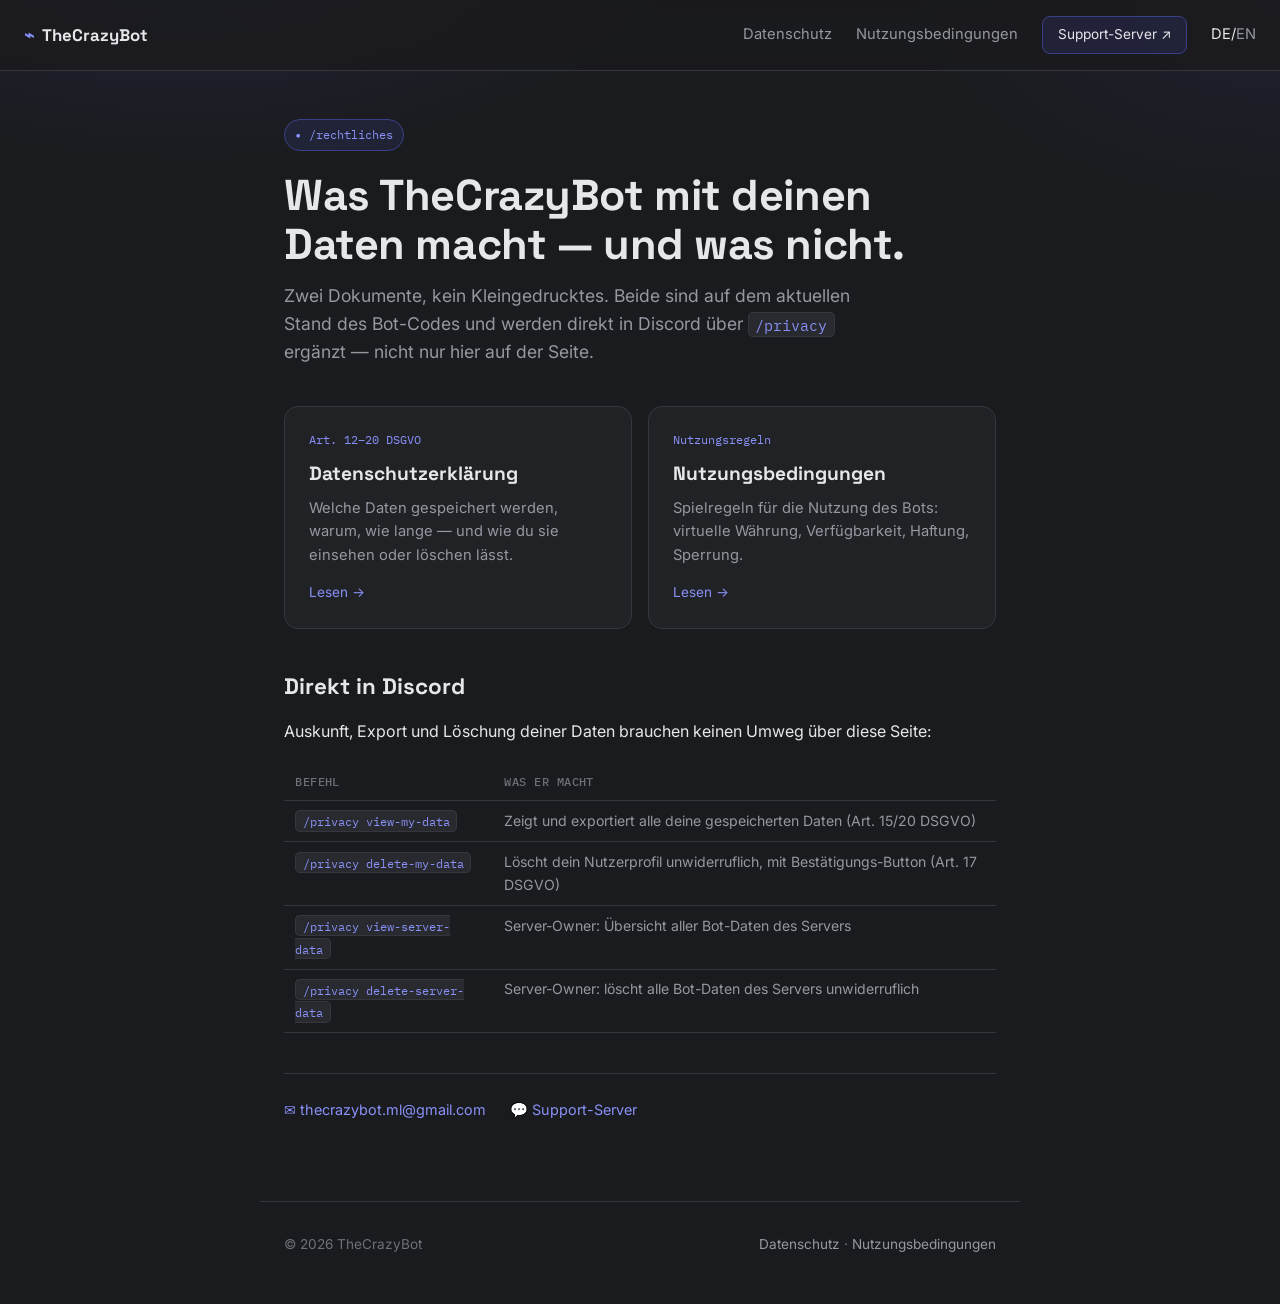
==== index.html @ b910e25d "Add files via upload" ====
<!DOCTYPE html>
<html lang="de">

<head>
    <meta charset="UTF-8">
    <meta name="viewport" content="width=device-width, initial-scale=1.0">
    <title>TheCrazyBot – Rechtliches</title>
    <meta name="description" content="Datenschutzerklärung und Nutzungsbedingungen für TheCrazyBot.">
    <link rel="preconnect" href="https://fonts.googleapis.com">
    <link rel="preconnect" href="https://fonts.gstatic.com" crossorigin>
    <link
        href="https://fonts.googleapis.com/css2?family=Space+Grotesk:wght@500;600;700&family=Inter:wght@400;500;600&family=IBM+Plex+Mono:wght@400;500&display=swap"
        rel="stylesheet">
    <link rel="stylesheet" href="assets/style.css">
</head>

<body>

    <nav class="site-nav">
        <a href="index.html" class="brand"><span class="brand-mark">⌁</span> TheCrazyBot</a>
        <div class="nav-links">
            <a href="datenschutz.html">Datenschutz</a>
            <a href="nutzungsbedingungen.html">Nutzungsbedingungen</a>
            <a href="https://discord.gg/H9RPzp68Mp" class="nav-support">Support-Server ↗</a>
            <span class="lang-switch"><a href="index.html" class="active">DE</a><span>/</span><a
                    href="en/index.html">EN</a></span>
        </div>
    </nav>

    <main>
        <span class="eyebrow">/rechtliches</span>
        <h1>Was TheCrazyBot mit deinen Daten macht — und was nicht.</h1>
        <p class="lede">
            Zwei Dokumente, kein Kleingedrucktes. Beide sind auf dem aktuellen Stand des Bot-Codes
            und werden direkt in Discord über <code>/privacy</code> ergänzt — nicht nur hier auf der Seite.
        </p>

        <div class="card-grid">
            <a href="datenschutz.html" class="doc-card">
                <span class="tag">Art. 12–20 DSGVO</span>
                <h3>Datenschutzerklärung</h3>
                <p>Welche Daten gespeichert werden, warum, wie lange — und wie du sie einsehen oder löschen lässt.</p>
                <span class="arrow">Lesen →</span>
            </a>
            <a href="nutzungsbedingungen.html" class="doc-card">
                <span class="tag">Nutzungsregeln</span>
                <h3>Nutzungsbedingungen</h3>
                <p>Spielregeln für die Nutzung des Bots: virtuelle Währung, Verfügbarkeit, Haftung, Sperrung.</p>
                <span class="arrow">Lesen →</span>
            </a>
        </div>

        <h2 style="border-top:none;padding-top:0;">Direkt in Discord</h2>
        <p>Auskunft, Export und Löschung deiner Daten brauchen keinen Umweg über diese Seite:</p>
        <table>
            <tr>
                <th>Befehl</th>
                <th>Was er macht</th>
            </tr>
            <tr>
                <td><span class="cmd">/privacy view-my-data</span></td>
                <td>Zeigt und exportiert alle deine gespeicherten Daten (Art. 15/20 DSGVO)</td>
            </tr>
            <tr>
                <td><span class="cmd">/privacy delete-my-data</span></td>
                <td>Löscht dein Nutzerprofil unwiderruflich, mit Bestätigungs-Button (Art. 17 DSGVO)</td>
            </tr>
            <tr>
                <td><span class="cmd">/privacy view-server-data</span></td>
                <td>Server-Owner: Übersicht aller Bot-Daten des Servers</td>
            </tr>
            <tr>
                <td><span class="cmd">/privacy delete-server-data</span></td>
                <td>Server-Owner: löscht alle Bot-Daten des Servers unwiderruflich</td>
            </tr>
        </table>

        <div class="mini-links">
            <a href="mailto:thecrazybot.ml@gmail.com">✉ thecrazybot.ml@gmail.com</a>
            <a href="https://discord.gg/H9RPzp68Mp">💬 Support-Server</a>
        </div>
    </main>

    <footer>
        <span>© <span id="year"></span> TheCrazyBot</span>
        <span><a href="datenschutz.html">Datenschutz</a> · <a
                href="nutzungsbedingungen.html">Nutzungsbedingungen</a></span>
    </footer>

    <script>document.getElementById("year").textContent = new Date().getFullYear();</script>
</body>

</html>
---- assets/style.css ----
/* ─────────────────────────────────────────────────────────
   TheCrazyBot – Legal Docs
   Token-System: siehe Kommentare unten
   ───────────────────────────────────────────────────────── */

:root {
    /* Farben */
    --bg: #1a1b1e;
    --surface: #212226;
    --surface-raised: #292a2f;
    --border: #35373c;
    --text: #e6e7ea;
    --text-muted: #9498a1;
    --text-faint: #6c7078;
    --accent: #5865f2;
    --accent-soft: #8891f7;
    --accent-dim: #3a4088;
    --warn: #ed9a45;
    --warn-bg: #3a2f1c;

    /* Typografie */
    --font-display: "Space Grotesk", "Segoe UI", sans-serif;
    --font-body: "Inter", "Segoe UI", sans-serif;
    --font-mono: "IBM Plex Mono", ui-monospace, monospace;

    --content-width: 760px;
}

* {
    box-sizing: border-box;
}

html {
    scroll-behavior: smooth;
}

body {
    margin: 0;
    background: var(--bg);
    background-image:
        radial-gradient(ellipse 900px 500px at 15% -10%, rgba(88, 101, 242, 0.16), transparent 60%),
        radial-gradient(ellipse 700px 400px at 100% 0%, rgba(88, 101, 242, 0.08), transparent 55%);
    color: var(--text);
    font-family: var(--font-body);
    font-size: 16px;
    line-height: 1.6;
    -webkit-font-smoothing: antialiased;
}

a {
    color: var(--accent-soft);
    text-decoration: none;
}

a:hover,
a:focus-visible {
    text-decoration: underline;
}

a:focus-visible,
button:focus-visible {
    outline: 2px solid var(--accent-soft);
    outline-offset: 2px;
}

/* ─── Nav ────────────────────────────────────────────────── */

.site-nav {
    position: sticky;
    top: 0;
    z-index: 10;
    display: flex;
    align-items: center;
    justify-content: space-between;
    gap: 1rem;
    padding: 1rem 1.5rem;
    background: rgba(26, 27, 30, 0.85);
    backdrop-filter: blur(10px);
    border-bottom: 1px solid var(--border);
}

.brand {
    display: flex;
    align-items: baseline;
    gap: 0.5rem;
    font-family: var(--font-display);
    font-weight: 700;
    font-size: 1.05rem;
    color: var(--text);
}

.brand-mark {
    color: var(--accent-soft);
}

.brand:hover {
    text-decoration: none;
}

.nav-links {
    display: flex;
    align-items: center;
    gap: 1.5rem;
    font-size: 0.92rem;
}

.nav-links a {
    color: var(--text-muted);
}

.nav-links a.active,
.nav-links a:hover {
    color: var(--text);
}

.nav-support {
    padding: 0.45rem 0.9rem;
    border-radius: 8px;
    border: 1px solid var(--accent-dim);
    background: rgba(88, 101, 242, 0.12);
    color: var(--text) !important;
    font-size: 0.85rem;
    white-space: nowrap;
}

.nav-support:hover {
    background: rgba(88, 101, 242, 0.22);
    text-decoration: none !important;
}

/* ─── Layout ─────────────────────────────────────────────── */

main {
    max-width: var(--content-width);
    margin: 0 auto;
    padding: 3rem 1.5rem 5rem;
}

.eyebrow {
    display: inline-flex;
    align-items: center;
    gap: 0.5rem;
    font-family: var(--font-mono);
    font-size: 0.78rem;
    color: var(--accent-soft);
    background: rgba(88, 101, 242, 0.1);
    border: 1px solid var(--accent-dim);
    padding: 0.3rem 0.65rem;
    border-radius: 999px;
    margin-bottom: 1.25rem;
}

.eyebrow::before {
    content: "●";
    font-size: 0.55rem;
    color: var(--accent-soft);
}

h1 {
    font-family: var(--font-display);
    font-size: clamp(2rem, 4vw, 2.7rem);
    line-height: 1.15;
    margin: 0 0 0.75rem;
    letter-spacing: -0.01em;
}

h2 {
    font-family: var(--font-display);
    font-size: 1.4rem;
    margin: 2.5rem 0 0.9rem;
    padding-top: 0.5rem;
    border-top: 1px solid var(--border);
    scroll-margin-top: 5rem;
}

main > h2:first-of-type {
    border-top: none;
    padding-top: 0;
}

h3 {
    font-family: var(--font-display);
    font-size: 1.08rem;
    margin: 1.6rem 0 0.6rem;
    color: var(--text);
}

p {
    color: var(--text);
    margin: 0 0 1rem;
}

.lede {
    font-size: 1.1rem;
    color: var(--text-muted);
    max-width: 56ch;
}

.meta {
    font-family: var(--font-mono);
    font-size: 0.82rem;
    color: var(--text-faint);
    margin-bottom: 2.5rem;
}

/* ─── Karten (Startseite) ───────────────────────────────── */

.card-grid {
    display: grid;
    grid-template-columns: 1fr 1fr;
    gap: 1rem;
    margin: 2.5rem 0;
}

@media (max-width: 620px) {
    .card-grid {
        grid-template-columns: 1fr;
    }
}

.doc-card {
    display: block;
    padding: 1.5rem;
    border-radius: 14px;
    border: 1px solid var(--border);
    background: var(--surface);
    transition: border-color 0.15s ease, transform 0.15s ease, background 0.15s ease;
}

.doc-card:hover,
.doc-card:focus-visible {
    border-color: var(--accent-dim);
    background: var(--surface-raised);
    transform: translateY(-2px);
    text-decoration: none;
}

.doc-card .tag {
    font-family: var(--font-mono);
    font-size: 0.72rem;
    color: var(--accent-soft);
    display: block;
    margin-bottom: 0.6rem;
}

.doc-card h3 {
    margin: 0 0 0.4rem;
    font-size: 1.2rem;
    color: var(--text);
}

.doc-card p {
    color: var(--text-muted);
    font-size: 0.92rem;
    margin: 0;
}

.doc-card .arrow {
    display: inline-block;
    margin-top: 0.9rem;
    font-size: 0.85rem;
    color: var(--accent-soft);
}

.mini-links {
    display: flex;
    flex-wrap: wrap;
    gap: 0.6rem 1.5rem;
    margin-top: 2.5rem;
    padding-top: 1.5rem;
    border-top: 1px solid var(--border);
    font-size: 0.9rem;
}

/* ─── Rechtstext-Elemente ────────────────────────────────── */

.toc {
    background: var(--surface);
    border: 1px solid var(--border);
    border-radius: 12px;
    padding: 1.1rem 1.4rem;
    margin: 1.5rem 0 2.5rem;
}

.toc-title {
    font-family: var(--font-mono);
    font-size: 0.75rem;
    text-transform: uppercase;
    letter-spacing: 0.06em;
    color: var(--text-faint);
    margin-bottom: 0.6rem;
}

.toc ol {
    margin: 0;
    padding-left: 1.2rem;
    columns: 2;
    column-gap: 1.5rem;
}

@media (max-width: 560px) {
    .toc ol {
        columns: 1;
    }
}

.toc li {
    margin-bottom: 0.35rem;
    font-size: 0.92rem;
}

table {
    width: 100%;
    border-collapse: collapse;
    margin: 1.2rem 0 1.8rem;
    font-size: 0.88rem;
}

th, td {
    text-align: left;
    padding: 0.55rem 0.7rem;
    border-bottom: 1px solid var(--border);
    vertical-align: top;
}

th {
    font-family: var(--font-mono);
    font-size: 0.72rem;
    text-transform: uppercase;
    letter-spacing: 0.04em;
    color: var(--text-faint);
    font-weight: 500;
}

td {
    color: var(--text-muted);
}

ul, ol {
    color: var(--text);
    padding-left: 1.3rem;
}

ul li, ol li {
    margin-bottom: 0.4rem;
}

code, .cmd {
    font-family: var(--font-mono);
    font-size: 0.88em;
    background: var(--surface-raised);
    border: 1px solid var(--border);
    padding: 0.1rem 0.4rem;
    border-radius: 5px;
    color: var(--accent-soft);
}

.callout {
    display: flex;
    gap: 0.75rem;
    background: var(--warn-bg);
    border: 1px solid #5c451f;
    border-radius: 10px;
    padding: 1rem 1.15rem;
    margin: 1.3rem 0;
    font-size: 0.92rem;
}

.callout-icon {
    flex-shrink: 0;
}

.callout p {
    margin: 0;
    color: #e8d3ae;
}

.callout p + p {
    margin-top: 0.5rem;
}

.placeholder {
    color: var(--warn);
    font-style: italic;
}

blockquote {
    border-left: 3px solid var(--accent-dim);
    margin: 1.2rem 0;
    padding: 0.2rem 0 0.2rem 1rem;
    color: var(--text-muted);
}

hr {
    border: none;
    border-top: 1px solid var(--border);
    margin: 2.5rem 0;
}

/* ─── Footer ─────────────────────────────────────────────── */

footer {
    max-width: var(--content-width);
    margin: 0 auto;
    padding: 2rem 1.5rem 3rem;
    border-top: 1px solid var(--border);
    display: flex;
    justify-content: space-between;
    flex-wrap: wrap;
    gap: 1rem;
    color: var(--text-faint);
    font-size: 0.85rem;
}

footer a {
    color: var(--text-muted);
}

.back-top {
    font-family: var(--font-mono);
    font-size: 0.8rem;
}
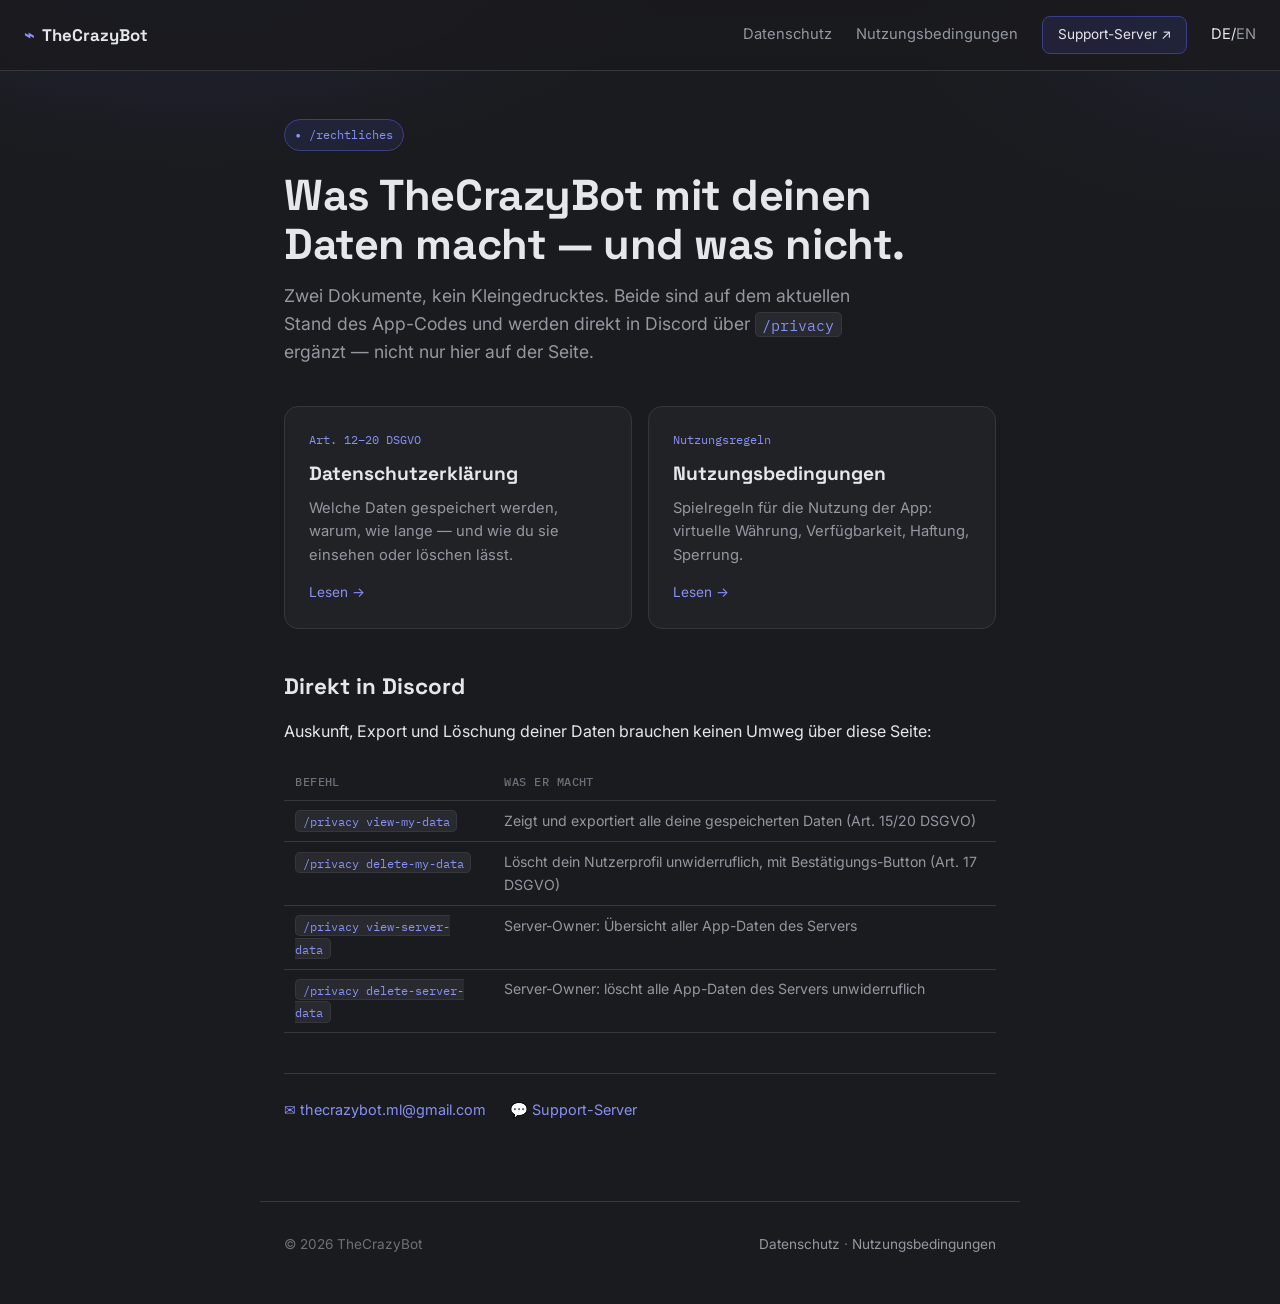
==== commit b31ee7a0: "fix" ====
--- a/index.html
+++ b/index.html
@@ -11,7 +11,7 @@
     <link
         href="https://fonts.googleapis.com/css2?family=Space+Grotesk:wght@500;600;700&family=Inter:wght@400;500;600&family=IBM+Plex+Mono:wght@400;500&display=swap"
         rel="stylesheet">
-    <link rel="stylesheet" href="assets/style.css">
+    <link rel="stylesheet" href="assets/css/style.css">
 </head>
 
 <body>
@@ -31,7 +31,7 @@
         <span class="eyebrow">/rechtliches</span>
         <h1>Was TheCrazyBot mit deinen Daten macht — und was nicht.</h1>
         <p class="lede">
-            Zwei Dokumente, kein Kleingedrucktes. Beide sind auf dem aktuellen Stand des Bot-Codes
+            Zwei Dokumente, kein Kleingedrucktes. Beide sind auf dem aktuellen Stand des App-Codes
             und werden direkt in Discord über <code>/privacy</code> ergänzt — nicht nur hier auf der Seite.
         </p>
 
@@ -45,7 +45,7 @@
             <a href="nutzungsbedingungen.html" class="doc-card">
                 <span class="tag">Nutzungsregeln</span>
                 <h3>Nutzungsbedingungen</h3>
-                <p>Spielregeln für die Nutzung des Bots: virtuelle Währung, Verfügbarkeit, Haftung, Sperrung.</p>
+                <p>Spielregeln für die Nutzung der App: virtuelle Währung, Verfügbarkeit, Haftung, Sperrung.</p>
                 <span class="arrow">Lesen →</span>
             </a>
         </div>
@@ -67,11 +67,11 @@
             </tr>
             <tr>
                 <td><span class="cmd">/privacy view-server-data</span></td>
-                <td>Server-Owner: Übersicht aller Bot-Daten des Servers</td>
+                <td>Server-Owner: Übersicht aller App-Daten des Servers</td>
             </tr>
             <tr>
                 <td><span class="cmd">/privacy delete-server-data</span></td>
-                <td>Server-Owner: löscht alle Bot-Daten des Servers unwiderruflich</td>
+                <td>Server-Owner: löscht alle App-Daten des Servers unwiderruflich</td>
             </tr>
         </table>
 
@@ -90,4 +90,4 @@
     <script>document.getElementById("year").textContent = new Date().getFullYear();</script>
 </body>
 
-</html>+</html>
--- a/assets/css/style.css
+++ b/assets/css/style.css
@@ -0,0 +1,422 @@
+/* ─────────────────────────────────────────────────────────
+   TheCrazyBot – Legal Docs
+   Token-System: siehe Kommentare unten
+   ───────────────────────────────────────────────────────── */
+
+:root {
+    /* Farben */
+    --bg: #1a1b1e;
+    --surface: #212226;
+    --surface-raised: #292a2f;
+    --border: #35373c;
+    --text: #e6e7ea;
+    --text-muted: #9498a1;
+    --text-faint: #6c7078;
+    --accent: #5865f2;
+    --accent-soft: #8891f7;
+    --accent-dim: #3a4088;
+    --warn: #ed9a45;
+    --warn-bg: #3a2f1c;
+
+    /* Typografie */
+    --font-display: "Space Grotesk", "Segoe UI", sans-serif;
+    --font-body: "Inter", "Segoe UI", sans-serif;
+    --font-mono: "IBM Plex Mono", ui-monospace, monospace;
+
+    --content-width: 760px;
+}
+
+* {
+    box-sizing: border-box;
+}
+
+html {
+    scroll-behavior: smooth;
+}
+
+body {
+    margin: 0;
+    background: var(--bg);
+    background-image:
+        radial-gradient(ellipse 900px 500px at 15% -10%, rgba(88, 101, 242, 0.16), transparent 60%),
+        radial-gradient(ellipse 700px 400px at 100% 0%, rgba(88, 101, 242, 0.08), transparent 55%);
+    color: var(--text);
+    font-family: var(--font-body);
+    font-size: 16px;
+    line-height: 1.6;
+    -webkit-font-smoothing: antialiased;
+}
+
+a {
+    color: var(--accent-soft);
+    text-decoration: none;
+}
+
+a:hover,
+a:focus-visible {
+    text-decoration: underline;
+}
+
+a:focus-visible,
+button:focus-visible {
+    outline: 2px solid var(--accent-soft);
+    outline-offset: 2px;
+}
+
+/* ─── Nav ────────────────────────────────────────────────── */
+
+.site-nav {
+    position: sticky;
+    top: 0;
+    z-index: 10;
+    display: flex;
+    align-items: center;
+    justify-content: space-between;
+    gap: 1rem;
+    padding: 1rem 1.5rem;
+    background: rgba(26, 27, 30, 0.85);
+    backdrop-filter: blur(10px);
+    border-bottom: 1px solid var(--border);
+}
+
+.brand {
+    display: flex;
+    align-items: baseline;
+    gap: 0.5rem;
+    font-family: var(--font-display);
+    font-weight: 700;
+    font-size: 1.05rem;
+    color: var(--text);
+}
+
+.brand-mark {
+    color: var(--accent-soft);
+}
+
+.brand:hover {
+    text-decoration: none;
+}
+
+.nav-links {
+    display: flex;
+    align-items: center;
+    gap: 1.5rem;
+    font-size: 0.92rem;
+}
+
+.nav-links a {
+    color: var(--text-muted);
+}
+
+.nav-links a.active,
+.nav-links a:hover {
+    color: var(--text);
+}
+
+.nav-support {
+    padding: 0.45rem 0.9rem;
+    border-radius: 8px;
+    border: 1px solid var(--accent-dim);
+    background: rgba(88, 101, 242, 0.12);
+    color: var(--text) !important;
+    font-size: 0.85rem;
+    white-space: nowrap;
+}
+
+.nav-support:hover {
+    background: rgba(88, 101, 242, 0.22);
+    text-decoration: none !important;
+}
+
+/* ─── Layout ─────────────────────────────────────────────── */
+
+main {
+    max-width: var(--content-width);
+    margin: 0 auto;
+    padding: 3rem 1.5rem 5rem;
+}
+
+.eyebrow {
+    display: inline-flex;
+    align-items: center;
+    gap: 0.5rem;
+    font-family: var(--font-mono);
+    font-size: 0.78rem;
+    color: var(--accent-soft);
+    background: rgba(88, 101, 242, 0.1);
+    border: 1px solid var(--accent-dim);
+    padding: 0.3rem 0.65rem;
+    border-radius: 999px;
+    margin-bottom: 1.25rem;
+}
+
+.eyebrow::before {
+    content: "●";
+    font-size: 0.55rem;
+    color: var(--accent-soft);
+}
+
+h1 {
+    font-family: var(--font-display);
+    font-size: clamp(2rem, 4vw, 2.7rem);
+    line-height: 1.15;
+    margin: 0 0 0.75rem;
+    letter-spacing: -0.01em;
+}
+
+h2 {
+    font-family: var(--font-display);
+    font-size: 1.4rem;
+    margin: 2.5rem 0 0.9rem;
+    padding-top: 0.5rem;
+    border-top: 1px solid var(--border);
+    scroll-margin-top: 5rem;
+}
+
+main > h2:first-of-type {
+    border-top: none;
+    padding-top: 0;
+}
+
+h3 {
+    font-family: var(--font-display);
+    font-size: 1.08rem;
+    margin: 1.6rem 0 0.6rem;
+    color: var(--text);
+}
+
+p {
+    color: var(--text);
+    margin: 0 0 1rem;
+}
+
+.lede {
+    font-size: 1.1rem;
+    color: var(--text-muted);
+    max-width: 56ch;
+}
+
+.meta {
+    font-family: var(--font-mono);
+    font-size: 0.82rem;
+    color: var(--text-faint);
+    margin-bottom: 2.5rem;
+}
+
+/* ─── Karten (Startseite) ───────────────────────────────── */
+
+.card-grid {
+    display: grid;
+    grid-template-columns: 1fr 1fr;
+    gap: 1rem;
+    margin: 2.5rem 0;
+}
+
+@media (max-width: 620px) {
+    .card-grid {
+        grid-template-columns: 1fr;
+    }
+}
+
+.doc-card {
+    display: block;
+    padding: 1.5rem;
+    border-radius: 14px;
+    border: 1px solid var(--border);
+    background: var(--surface);
+    transition: border-color 0.15s ease, transform 0.15s ease, background 0.15s ease;
+}
+
+.doc-card:hover,
+.doc-card:focus-visible {
+    border-color: var(--accent-dim);
+    background: var(--surface-raised);
+    transform: translateY(-2px);
+    text-decoration: none;
+}
+
+.doc-card .tag {
+    font-family: var(--font-mono);
+    font-size: 0.72rem;
+    color: var(--accent-soft);
+    display: block;
+    margin-bottom: 0.6rem;
+}
+
+.doc-card h3 {
+    margin: 0 0 0.4rem;
+    font-size: 1.2rem;
+    color: var(--text);
+}
+
+.doc-card p {
+    color: var(--text-muted);
+    font-size: 0.92rem;
+    margin: 0;
+}
+
+.doc-card .arrow {
+    display: inline-block;
+    margin-top: 0.9rem;
+    font-size: 0.85rem;
+    color: var(--accent-soft);
+}
+
+.mini-links {
+    display: flex;
+    flex-wrap: wrap;
+    gap: 0.6rem 1.5rem;
+    margin-top: 2.5rem;
+    padding-top: 1.5rem;
+    border-top: 1px solid var(--border);
+    font-size: 0.9rem;
+}
+
+/* ─── Rechtstext-Elemente ────────────────────────────────── */
+
+.toc {
+    background: var(--surface);
+    border: 1px solid var(--border);
+    border-radius: 12px;
+    padding: 1.1rem 1.4rem;
+    margin: 1.5rem 0 2.5rem;
+}
+
+.toc-title {
+    font-family: var(--font-mono);
+    font-size: 0.75rem;
+    text-transform: uppercase;
+    letter-spacing: 0.06em;
+    color: var(--text-faint);
+    margin-bottom: 0.6rem;
+}
+
+.toc ol {
+    margin: 0;
+    padding-left: 1.2rem;
+    columns: 2;
+    column-gap: 1.5rem;
+}
+
+@media (max-width: 560px) {
+    .toc ol {
+        columns: 1;
+    }
+}
+
+.toc li {
+    margin-bottom: 0.35rem;
+    font-size: 0.92rem;
+}
+
+table {
+    width: 100%;
+    border-collapse: collapse;
+    margin: 1.2rem 0 1.8rem;
+    font-size: 0.88rem;
+}
+
+th, td {
+    text-align: left;
+    padding: 0.55rem 0.7rem;
+    border-bottom: 1px solid var(--border);
+    vertical-align: top;
+}
+
+th {
+    font-family: var(--font-mono);
+    font-size: 0.72rem;
+    text-transform: uppercase;
+    letter-spacing: 0.04em;
+    color: var(--text-faint);
+    font-weight: 500;
+}
+
+td {
+    color: var(--text-muted);
+}
+
+ul, ol {
+    color: var(--text);
+    padding-left: 1.3rem;
+}
+
+ul li, ol li {
+    margin-bottom: 0.4rem;
+}
+
+code, .cmd {
+    font-family: var(--font-mono);
+    font-size: 0.88em;
+    background: var(--surface-raised);
+    border: 1px solid var(--border);
+    padding: 0.1rem 0.4rem;
+    border-radius: 5px;
+    color: var(--accent-soft);
+}
+
+.callout {
+    display: flex;
+    gap: 0.75rem;
+    background: var(--warn-bg);
+    border: 1px solid #5c451f;
+    border-radius: 10px;
+    padding: 1rem 1.15rem;
+    margin: 1.3rem 0;
+    font-size: 0.92rem;
+}
+
+.callout-icon {
+    flex-shrink: 0;
+}
+
+.callout p {
+    margin: 0;
+    color: #e8d3ae;
+}
+
+.callout p + p {
+    margin-top: 0.5rem;
+}
+
+.placeholder {
+    color: var(--warn);
+    font-style: italic;
+}
+
+blockquote {
+    border-left: 3px solid var(--accent-dim);
+    margin: 1.2rem 0;
+    padding: 0.2rem 0 0.2rem 1rem;
+    color: var(--text-muted);
+}
+
+hr {
+    border: none;
+    border-top: 1px solid var(--border);
+    margin: 2.5rem 0;
+}
+
+/* ─── Footer ─────────────────────────────────────────────── */
+
+footer {
+    max-width: var(--content-width);
+    margin: 0 auto;
+    padding: 2rem 1.5rem 3rem;
+    border-top: 1px solid var(--border);
+    display: flex;
+    justify-content: space-between;
+    flex-wrap: wrap;
+    gap: 1rem;
+    color: var(--text-faint);
+    font-size: 0.85rem;
+}
+
+footer a {
+    color: var(--text-muted);
+}
+
+.back-top {
+    font-family: var(--font-mono);
+    font-size: 0.8rem;
+}
